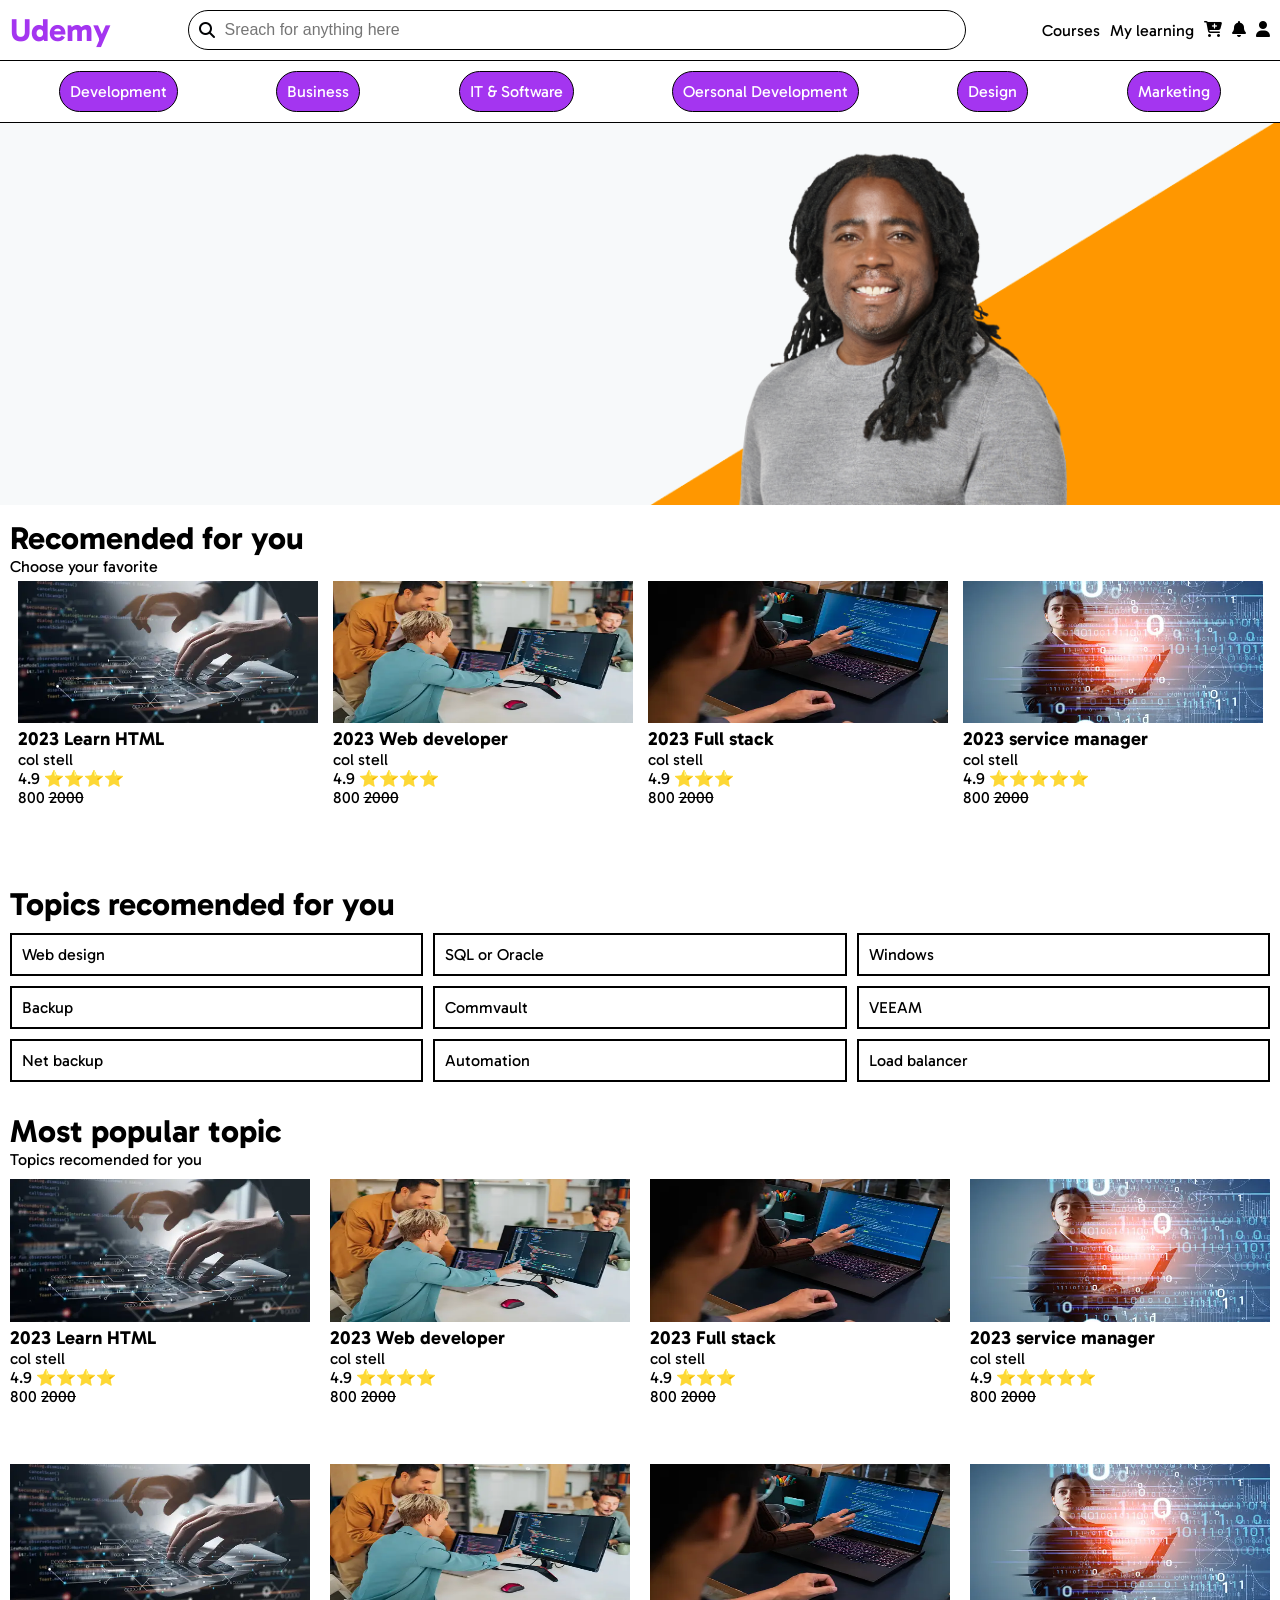
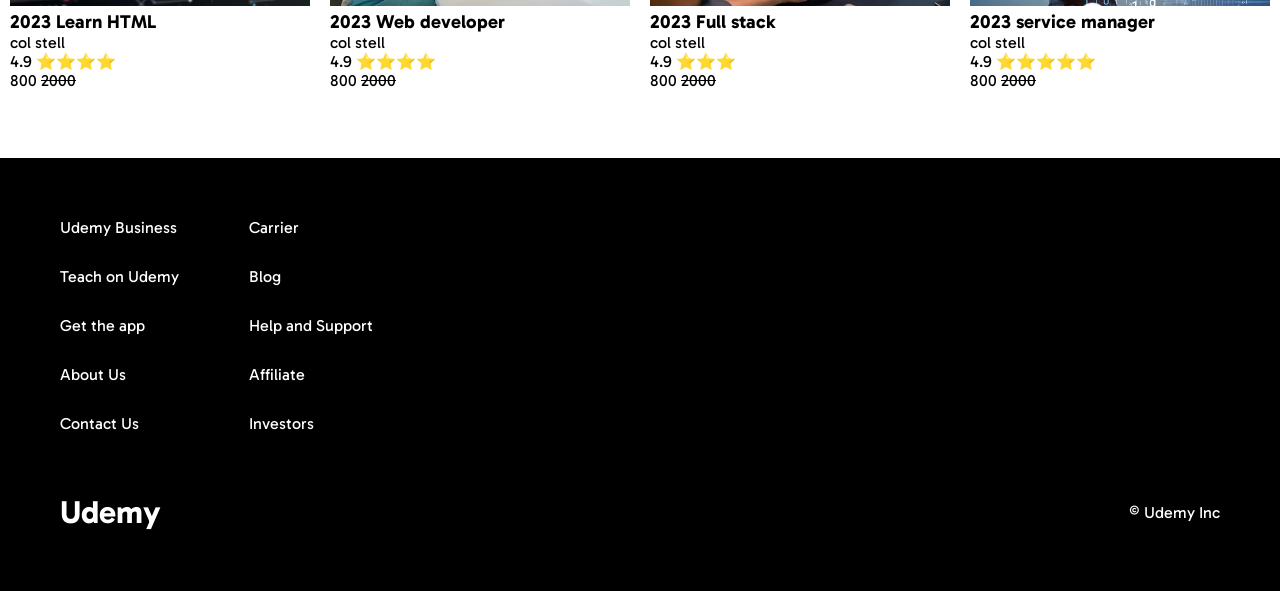
==== idex.html @ 709df3c1 "updated" ====
<!DOCTYPE html>
<html lang="en">

<head>
    <meta charset="UTF-8">
    <meta name="viewport" content="width=device-width, initial-scale=1.0">
    <title>Udemy</title>
    <!--Google style sheet fount-->
    <link rel="preconnect" href="https://fonts.googleapis.com">
    <link rel="preconnect" href="https://fonts.gstatic.com" crossorigin>
    <link href="https://fonts.googleapis.com/css2?family=Gabarito:wght@400..900&display=swap" rel="stylesheet">
    <!--My style sheet-->
    <link rel="stylesheet" href="style.css">
<!--Font awsome cdn-->
<link rel="stylesheet" href="https://cdnjs.cloudflare.com/ajax/libs/font-awesome/6.6.0/css/all.min.css" integrity="sha512-Kc323vGBEqzTmouAECnVceyQqyqdsSiqLQISBL29aUW4U/M7pSPA/gEUZQqv1cwx4OnYxTxve5UMg5GT6L4JJg==" crossorigin="anonymous" referrerpolicy="no-referrer" />

</head>

<body>
    <!--Navbar-->
    <div class="navbar">

        <div class="navbar__s1">
            <h1 class="navbar__s1__title">Udemy</h1>
        </div>
        <div class="navbar__s2">
            <i class="fa-sharp fa-solid fa-magnifying-glass" style="color: #010204;"></i>
            <input placeholder="Sreach for anything here">

            </i>
        </div>
        <div class="navbar__s3">
            <p>Courses</p>
            <p>My learning</p>
            <i class="fa-duotone fa-solid fa-cart-plus" style="--fa-secondary-color: #000205; --fa-secondary-opacity: 0.0;"></i>
            <i class="fa-duotone fa-solid fa-bell" style="--fa-secondary-color: #000205;"></i>
            <i class="fa-duotone fa-solid fa-user" style="--fa-secondary-color: #010409;"></i>
            
        </div>
    
    </div>

    <!--category-->
    <div class="category">
        <p>Development</p>
        <p>Business</p>
        <p>IT & Software</p>
        <p>Oersonal Development</p>
        <p>Design</p>
        <p>Marketing</p>

    </div>

    <!--sale-->
    <div class="sale">

        <img src="./sale.png" alt="sale">

    </div>

    <!--recomended-->
<div class="recomended">
    <h1 class="recomended__title">Recomended for you</h1>
    <p>Choose your favorite</p>
<div class="recomended__container">
    <div class="course">
        <img src="./um/c1.webp" alt="Html">
        <h3>2023 Learn HTML</h3>
        <p>col stell</p>
        <p>4.9 ⭐⭐⭐⭐</p>
        <p>800 <del>2000</del></p>
    </div>
    <div class="course">
        <img src="./um/c2.webp" alt="web">
        <h3>2023 Web developer</h3>
        <p>col stell</p>
        <p>4.9 ⭐⭐⭐⭐</p>
        <p>800 <del>2000</del></p>
    </div>
    <div class="course">
        <img src="./um/c3.webp" alt="Full stack">
        <h3>2023 Full stack</h3>
        <p>col stell</p>
        <p>4.9 ⭐⭐⭐</p>
        <p>800 <del>2000</del></p>
    </div>
    <div class="course">
        <img src="./um/c4.webp" alt="service">
        <h3>2023 service manager</h3>
        <p>col stell</p>
        <p>4.9 ⭐⭐⭐⭐⭐</p>
        <p>800 <del>2000</del></p>
    </div>
</div>
</div>

<!--Topic-->

<div class="topics__recomended">
<div>
    <h1>Topics recomended for you</h1>
</div>
    <div class="topics__recomended__list">
    <p>Web design</p>
    <p>SQL or Oracle</p>
    <p>Windows</p>
    <p>Backup</p>
    <p>Commvault</p>
    <p>VEEAM</p>
    <p>Net backup</p>
    <p>Automation</p>
    <p>Load balancer</p>
</div>
</div>
<!--popular-->
<div class="popular">

<div> 
    <h1>Most popular topic</h1>
    <p>Topics recomended for you</p>
</div>
<div class="popular__container">
    <div class="course">
        <img src="./um/c1.webp" alt="Html">
        <h3>2023 Learn HTML</h3>
        <p>col stell</p>
        <p>4.9 ⭐⭐⭐⭐</p>
        <p>800 <del>2000</del></p>
    </div>
    <div class="course">
        <img src="./um/c2.webp" alt="web">
        <h3>2023 Web developer</h3>
        <p>col stell</p>
        <p>4.9 ⭐⭐⭐⭐</p>
        <p>800 <del>2000</del></p>
    </div>
    <div class="course">
        <img src="./um/c3.webp" alt="Full stack">
        <h3>2023 Full stack</h3>
        <p>col stell</p>
        <p>4.9 ⭐⭐⭐</p>
        <p>800 <del>2000</del></p>
    </div>
    <div class="course">
        <img src="./um/c4.webp" alt="service">
        <h3>2023 service manager</h3>
        <p>col stell</p>
        <p>4.9 ⭐⭐⭐⭐⭐</p>
        <p>800 <del>2000</del></p>
    </div>
    <div class="course">
        <img src="./um/c1.webp" alt="Html">
        <h3>2023 Learn HTML</h3>
        <p>col stell</p>
        <p>4.9 ⭐⭐⭐⭐</p>
        <p>800 <del>2000</del></p>
    </div>
    <div class="course">
        <img src="./um/c2.webp" alt="web">
        <h3>2023 Web developer</h3>
        <p>col stell</p>
        <p>4.9 ⭐⭐⭐⭐</p>
        <p>800 <del>2000</del></p>
    </div>
    <div class="course">
        <img src="./um/c3.webp" alt="Full stack">
        <h3>2023 Full stack</h3>
        <p>col stell</p>
        <p>4.9 ⭐⭐⭐</p>
        <p>800 <del>2000</del></p>
    </div>
    <div class="course">
        <img src="./um/c4.webp" alt="service">
        <h3>2023 service manager</h3>
        <p>col stell</p>
        <p>4.9 ⭐⭐⭐⭐⭐</p>
        <p>800 <del>2000</del></p>
    </div>
</div>
</div>
<!--footer-->
<div class="footer">
    <div class="footer__one">
    <div class="footer__one__S1">
     <p>Udemy Business</p>
     <p>Teach on Udemy</p>
     <p>Get the app</p>
     <p>About Us</p>
     <p>Contact Us</p>

    </div>
     <div class="footer__one__s2">
        <p>Carrier</p>
        <p>Blog</p>
        <p>Help and Support</p>
        <p>Affiliate</p>
        <p>Investors</p>


     </div>
    </div>

<div class="footer__two">

    <h1>Udemy</h1>
    <p>&copy; Udemy Inc</p>



</div>
</div>
</body>

</html>
---- style.css ----
*{
    margin: 0;
    padding: 0;
}
body{
    font-family:  "Gabarito", sans-serif;
}
.navbar{
    padding: 10px;
    display: flex;
    justify-content: space-between;
    border-bottom: solid black 1px;
    gap: 10px;
    align-items: center;

}
.navbar__s1__title{
    color: #A435F0;
}
.navbar__s2{
    padding: 10px;
    border: solid black 1px;
    border-radius: 30px;
    width: 60%;
    display: flex;
    gap: 10px;
    align-items: center;
}
.navbar__s2 input{
     border: none;
     width: 100%;
font-size: 16px;

}

.navbar__s2 input:focus{
    outline: none;
}

.navbar__s3
{
    display: flex;
    gap: 10px;
}

.category{
    display: flex;
    padding: 10px;
    border: 10px;
    border-bottom: solid black 1px;
    justify-content: space-around;
}

.category p{
    border: solid black 1px;
    border-radius: 30px;
    padding: 10px;
    background-color: #A435F0;
    color: white;
}

.sale img{
    width: 100%;

}

.recomended {
    padding: 10px;
    
}

.recomended__container{
    display: flex;
    flex-wrap: wrap;
    justify-content: space-around;
    margin-top: 5px;
}

.course{
    width: 300px;
}

.course img{
    width: 100%;
    height: 50%;
}

.topics__recomended{
    padding: 10px;
   
}
.topics__recomended__list{
    display: flex;
    gap: 10px;
    margin-top: 10px;
    flex-wrap: wrap;
    
}

.topics__recomended__list p{
    padding: 10px;
    border: solid black 2px;
   
    flex-basis: 25%;
    flex-grow: 1;
    width: 200px;

}

.popular{
    margin-top: 10px;
    padding: 10px;
}


.popular__container{
    display: flex;
    flex-wrap: wrap;
    justify-content: space-between;
    margin-top: 10px;
}

.footer{
    background-color: black;
    color: white;
    padding: 30px;
}
.footer__one{
    display: flex;
    gap: 10px;
}

.footer__one p{
    margin: 30px;
}

.footer__two{
    margin: 30px;
    align-items: center;
    display: flex;
    justify-content: space-between; 
}
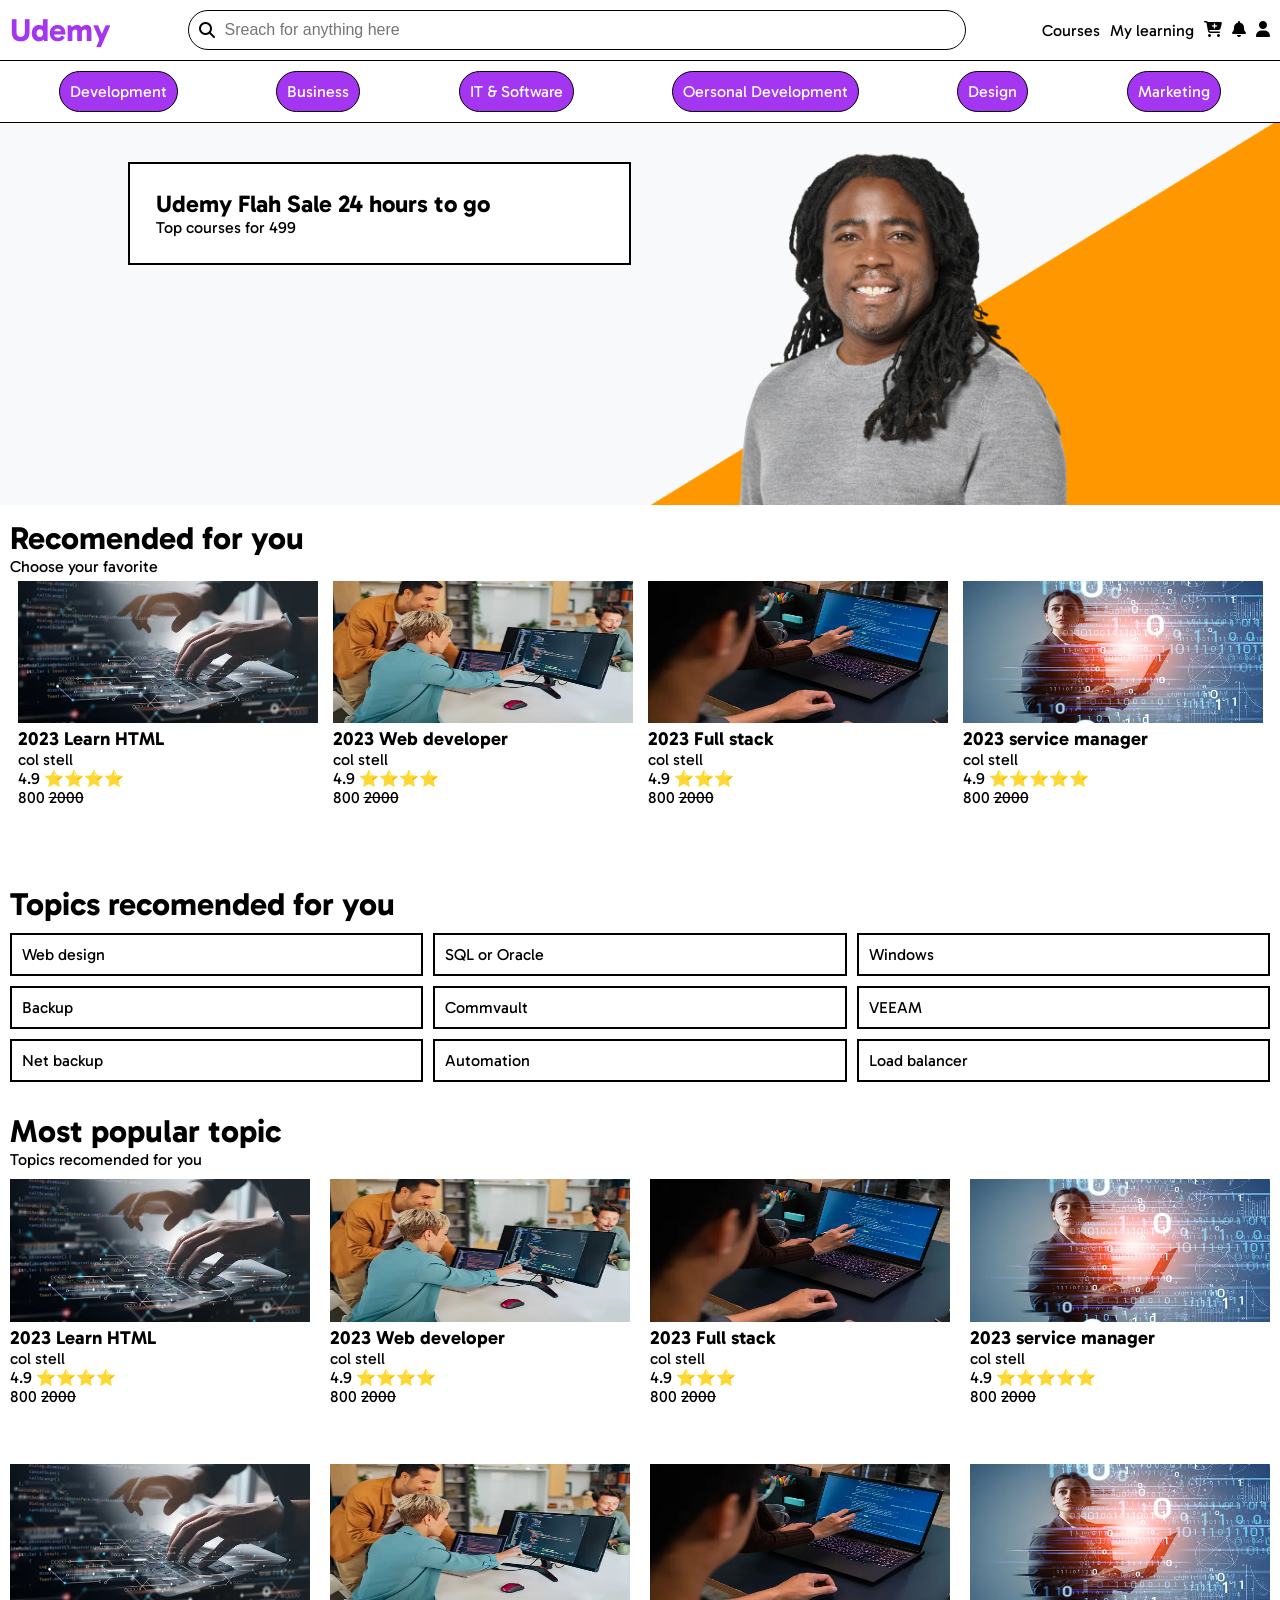
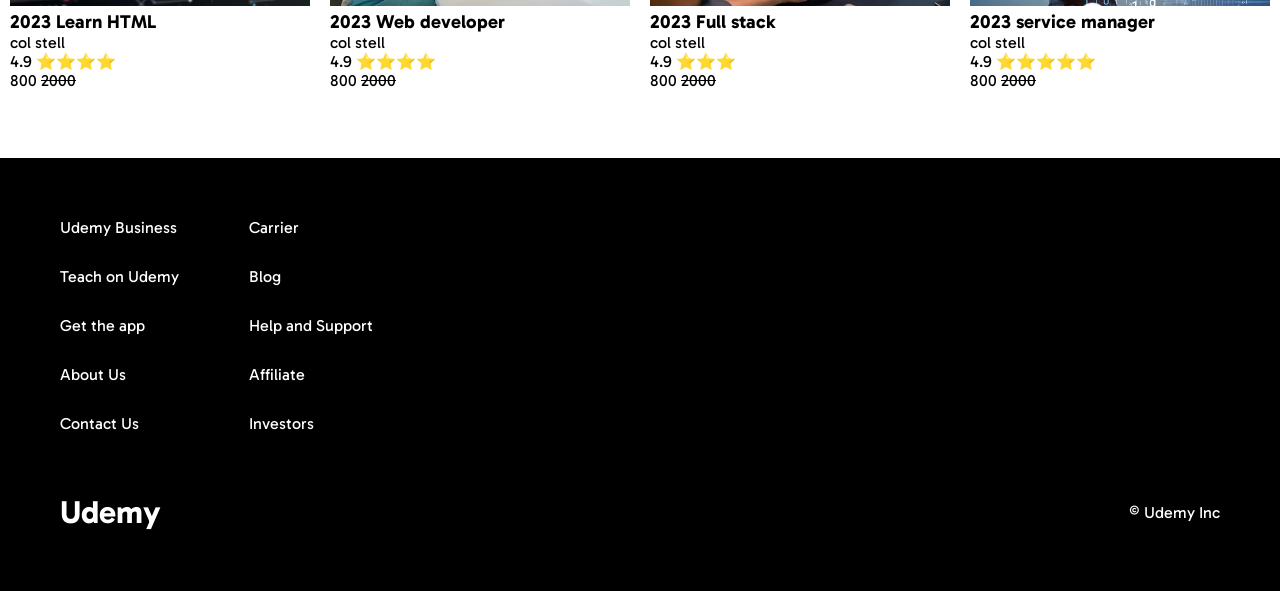
==== commit 67115b0e: "updated" ====
--- a/idex.html
+++ b/idex.html
@@ -31,7 +31,13 @@
         </div>
         <div class="navbar__s3">
             <p>Courses</p>
-            <p>My learning</p>
+
+            <!--my learning-->
+            <div class="Mylearning">
+                  <p>My learning</p>
+            <div  class="Mylearning__popup">
+                <p>You did not emroll</p></div>
+            </div>
             <i class="fa-duotone fa-solid fa-cart-plus" style="--fa-secondary-color: #000205; --fa-secondary-opacity: 0.0;"></i>
             <i class="fa-duotone fa-solid fa-bell" style="--fa-secondary-color: #000205;"></i>
             <i class="fa-duotone fa-solid fa-user" style="--fa-secondary-color: #010409;"></i>
@@ -55,7 +61,11 @@
     <div class="sale">
 
         <img src="./sale.png" alt="sale">
-
+<div class="sale-image__offer">
+    <h2>Udemy Flah Sale 24 hours to go</h2>
+    <p>Top courses for 499</p>
+
+</div>
     </div>
 
     <!--recomended-->
--- a/style.css
+++ b/style.css
@@ -12,6 +12,10 @@
     border-bottom: solid black 1px;
     gap: 10px;
     align-items: center;
+    position: sticky;
+    top: 0;
+    background-color: white;
+    z-index: 1;
 
 }
 .navbar__s1__title{
@@ -30,6 +34,7 @@
      border: none;
      width: 100%;
 font-size: 16px;
+background-color: transparent;
 
 }
 
@@ -42,7 +47,23 @@
     display: flex;
     gap: 10px;
 }
-
+.Mylearning{
+    position: relative;
+    cursor: pointer;
+}
+.Mylearning__popup{
+    position: absolute;
+    background-color: white;
+    border: solid black 1px;
+    width: 100px;
+    top: 150%;
+    padding: 10px;
+    right: 0;
+display: none;
+}
+.Mylearning:hover .Mylearning__popup{
+display: block;
+}
 .category{
     display: flex;
     padding: 10px;
@@ -58,10 +79,21 @@
     background-color: #A435F0;
     color: white;
 }
-
+.sale{
+    position: relative;
+}
 .sale img{
     width: 100%;
 
+}
+.sale-image__offer{
+    width: 35%;
+    border: solid black 2px;
+    background-color: white;
+    padding: 2%;
+    position: absolute;
+    top: 10%;
+    left: 10%;
 }
 
 .recomended {
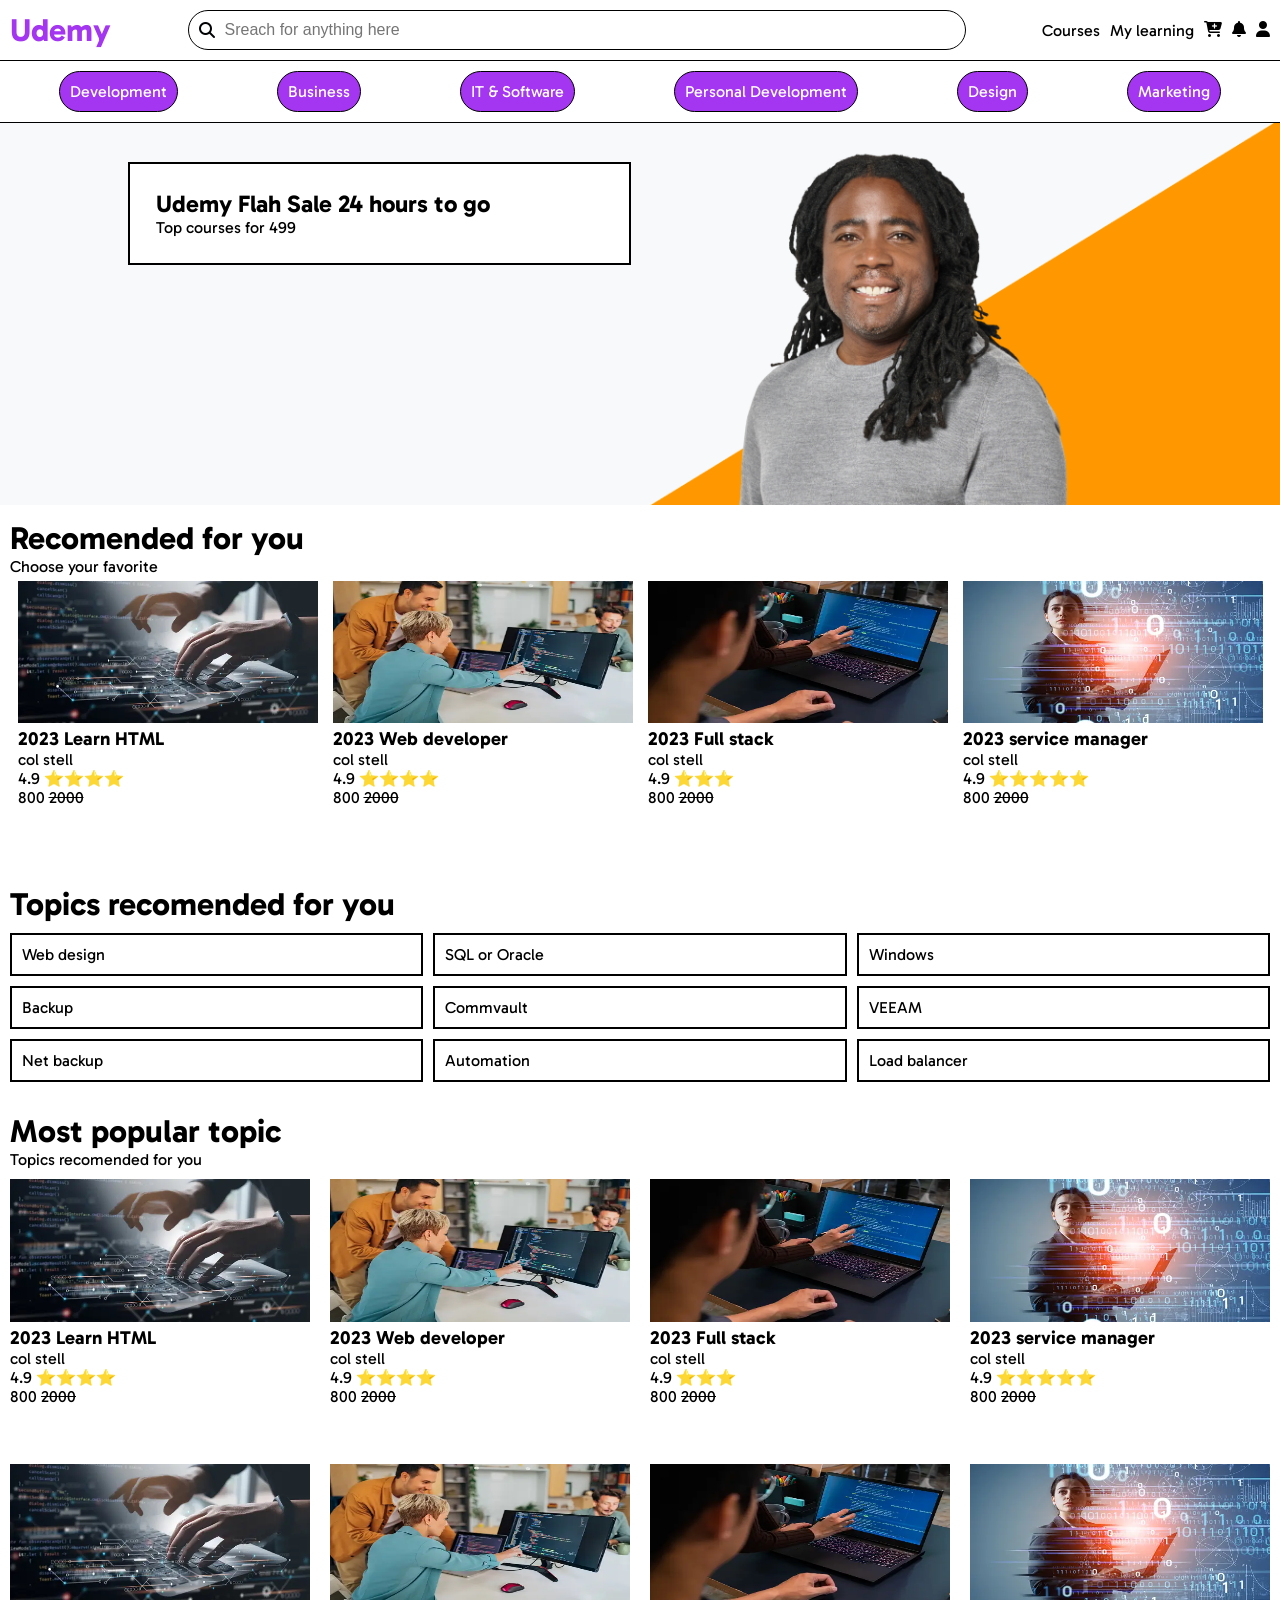
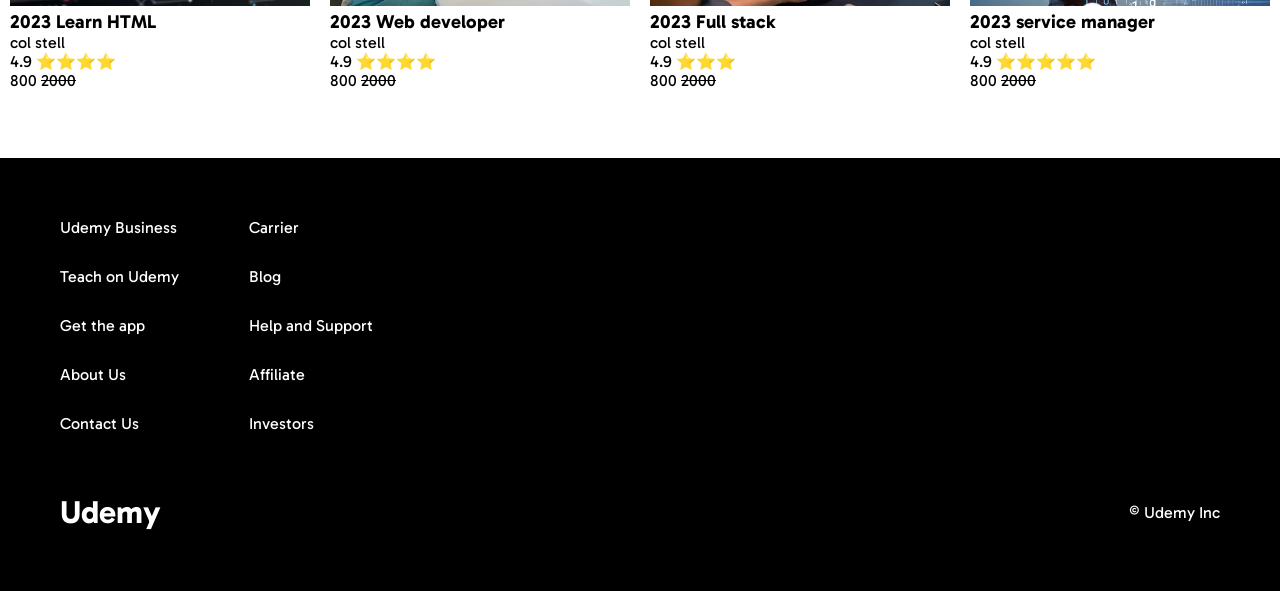
==== commit f2120999: "Spelling" ====
--- a/idex.html
+++ b/idex.html
@@ -51,7 +51,7 @@
         <p>Development</p>
         <p>Business</p>
         <p>IT & Software</p>
-        <p>Oersonal Development</p>
+        <p>Personal Development</p>
         <p>Design</p>
         <p>Marketing</p>
 
--- a/style.css
+++ b/style.css
@@ -79,6 +79,13 @@
     background-color: #A435F0;
     color: white;
 }
+.category p:hover{
+    transform: 2s;
+    background: transparent;
+    color: black;
+    cursor: pointer;
+    border: #A435F0 solid 1px;
+}
 .sale{
     position: relative;
 }
@@ -94,8 +101,23 @@
     position: absolute;
     top: 10%;
     left: 10%;
+    animation-name: zoom;
+    animation-duration: 2s;
+    opacity: 0;
+    animation-fill-mode: forwards;
+
 }
 
+@keyframes zoom {
+    0%{
+        transform: scale(0);
+        opacity: 0;
+    }
+    100%{
+        opacity: 1;
+        transform: scale(1);
+    }
+}
 .recomended {
     padding: 10px;
     
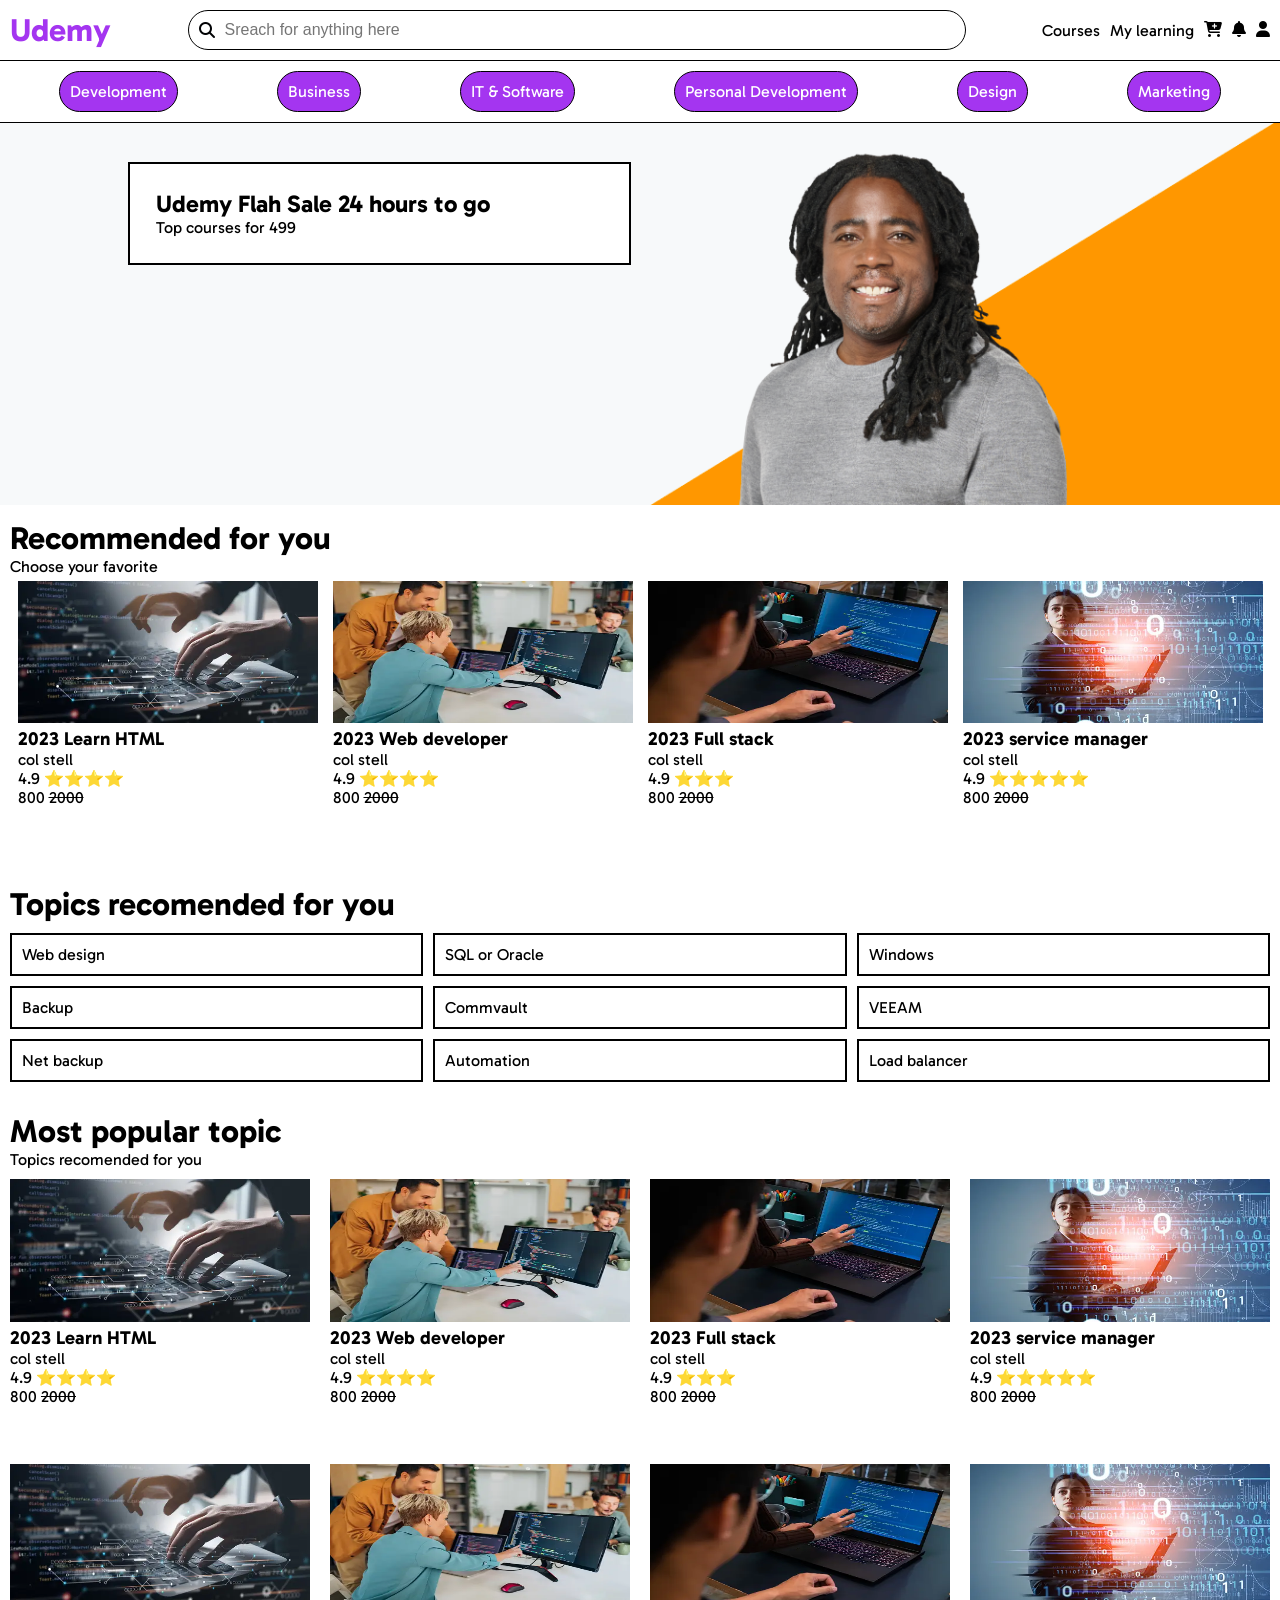
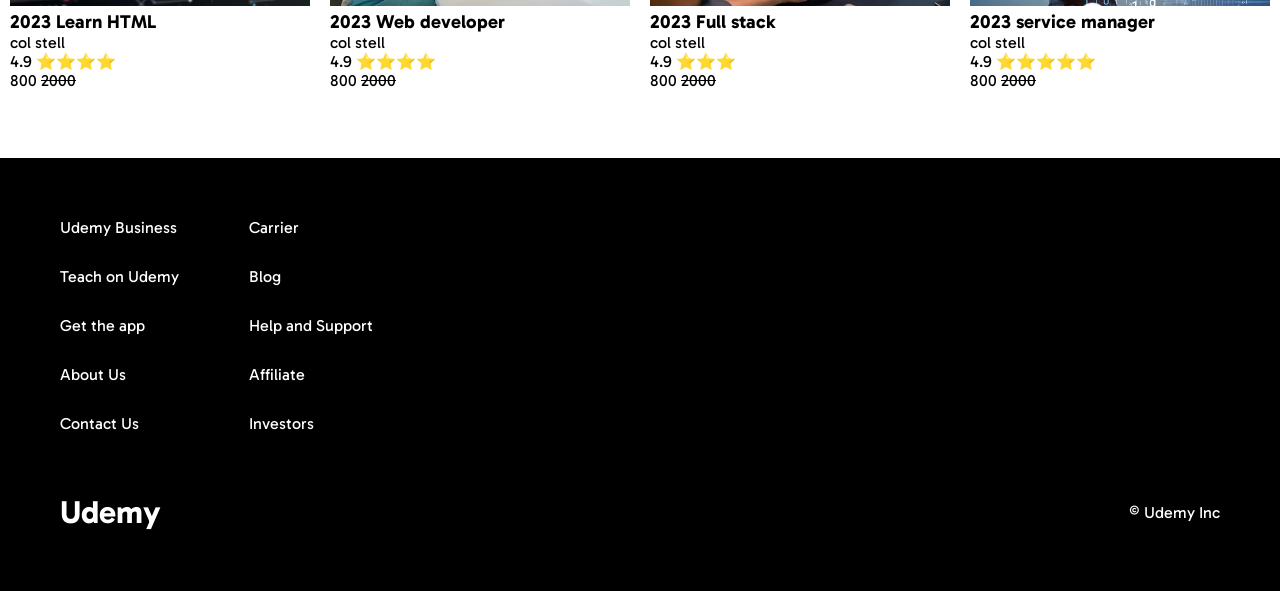
==== commit 60cf40be: "message" ====
--- a/idex.html
+++ b/idex.html
@@ -70,7 +70,7 @@
 
     <!--recomended-->
 <div class="recomended">
-    <h1 class="recomended__title">Recomended for you</h1>
+    <h1 class="recomended__title">Recommended for you</h1>
     <p>Choose your favorite</p>
 <div class="recomended__container">
     <div class="course">
